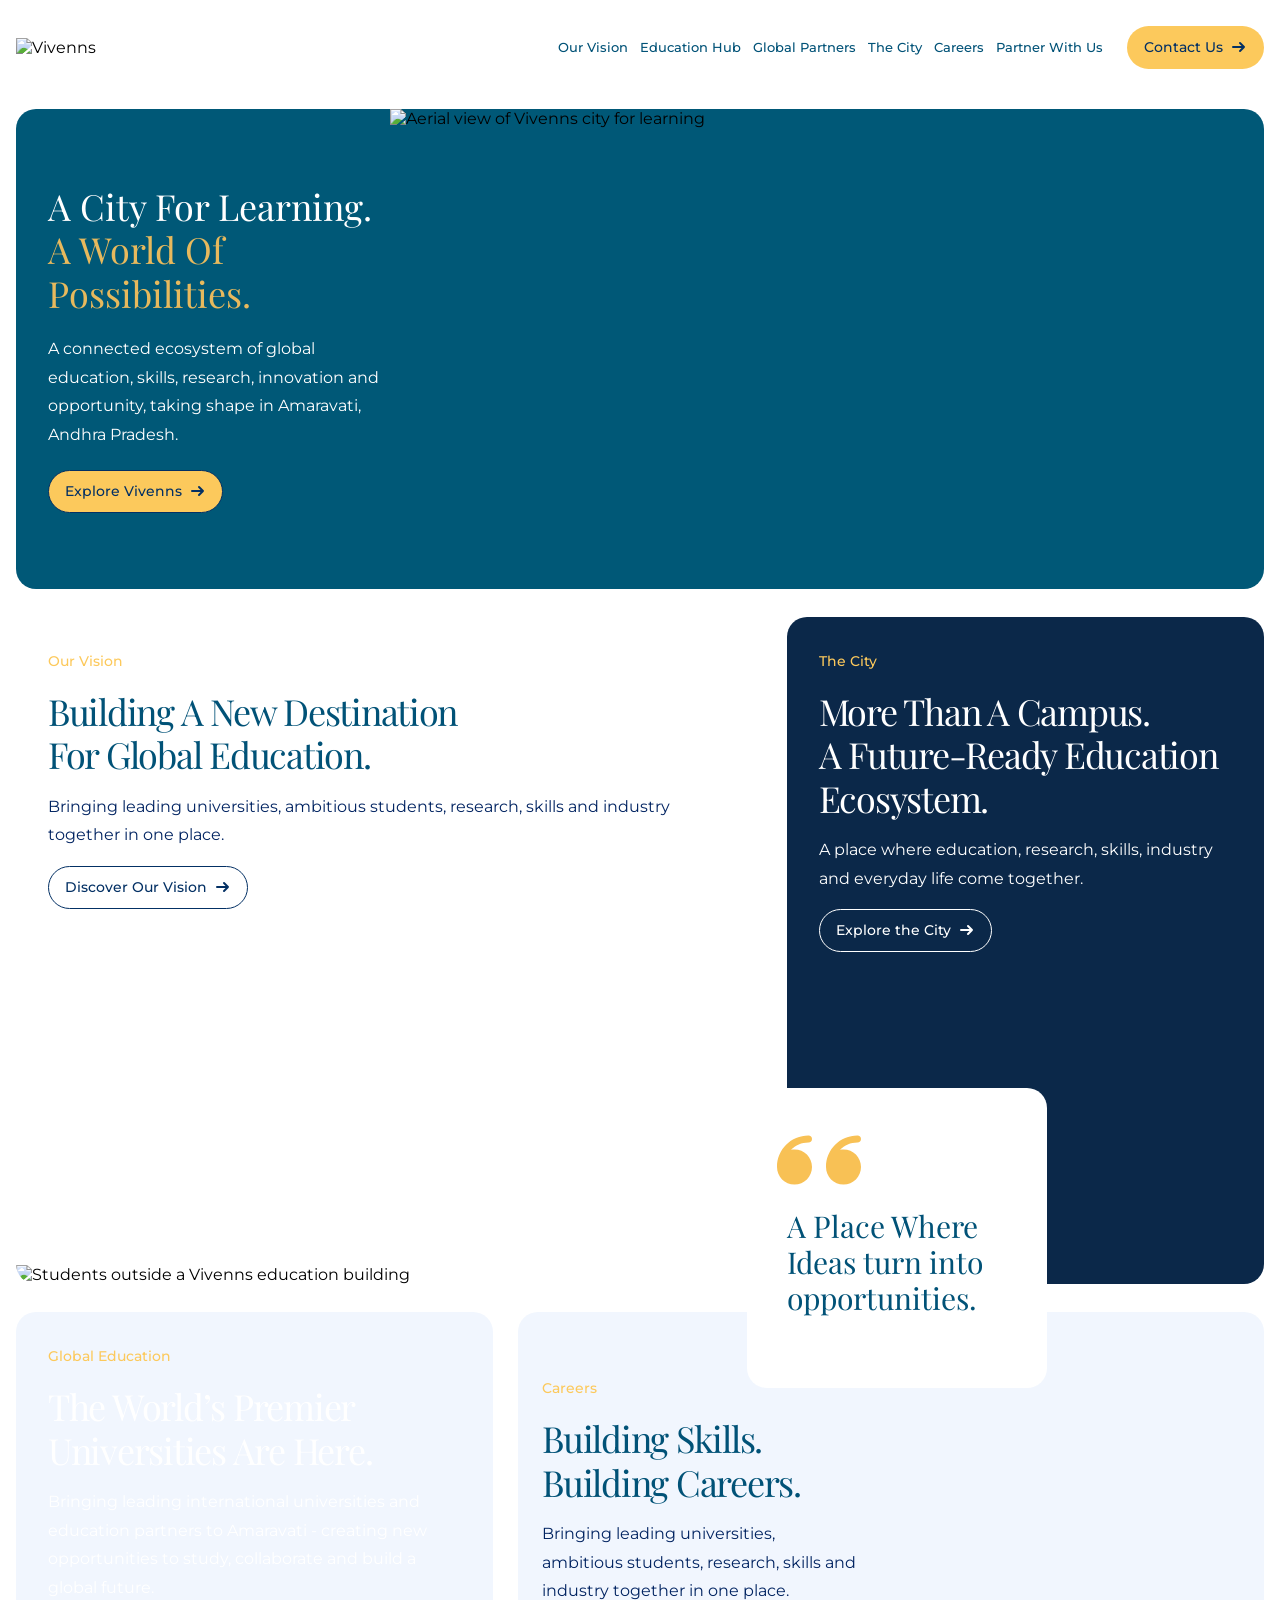
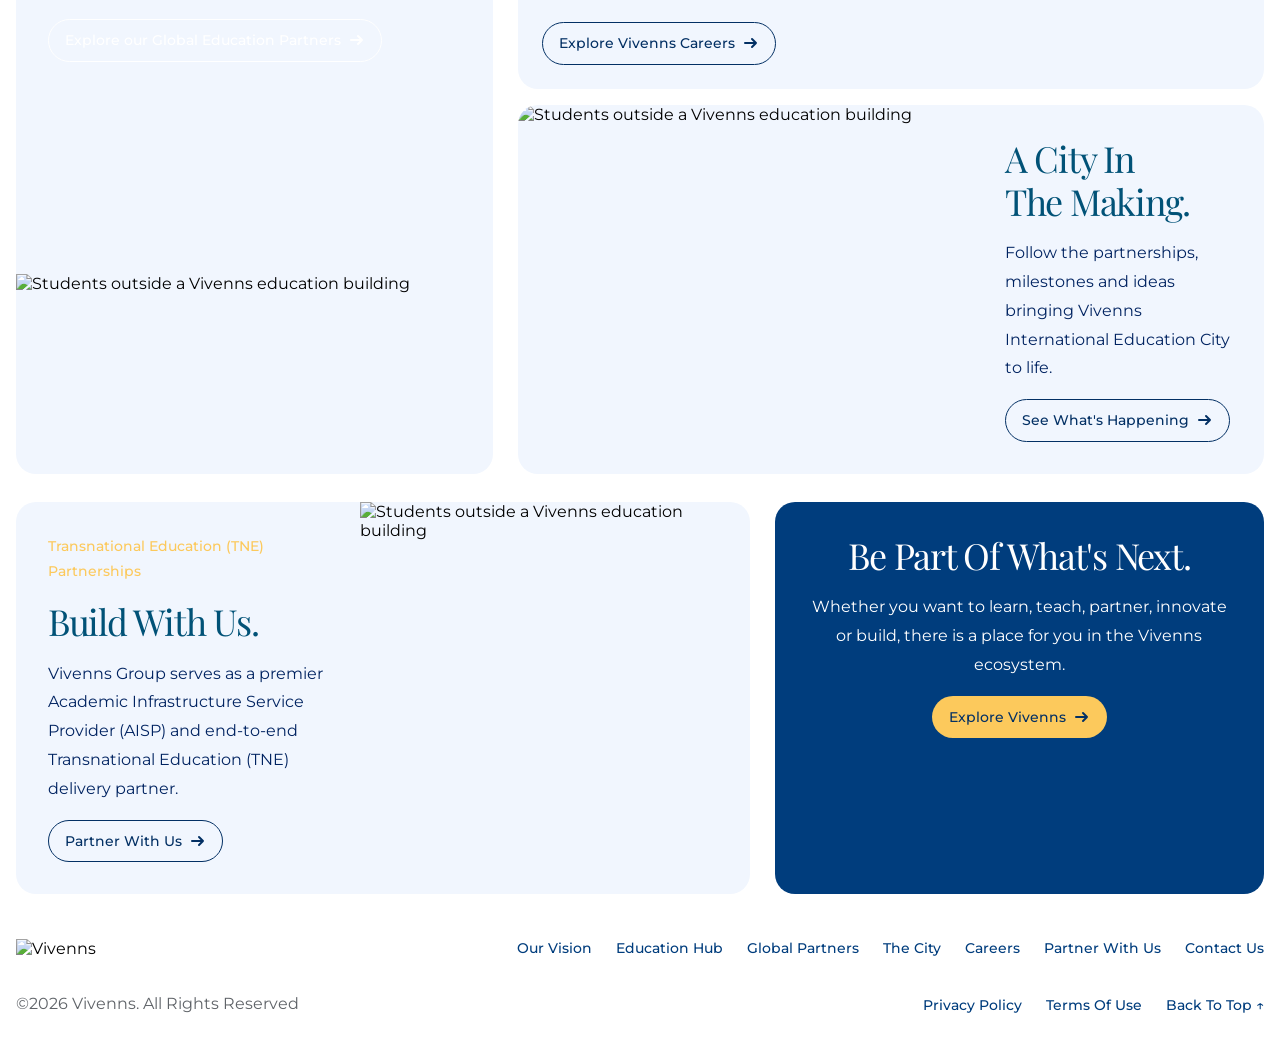
==== index.html @ 51b6702f "all pages and image updated" ====
<!DOCTYPE html>
<html lang="en">

<head>
    <meta charset="UTF-8">
    <meta name="viewport" content="width=device-width, initial-scale=1.0">
    <title>Vivenns</title>
    <link
        href="https://fonts.googleapis.com/css2?family=Montserrat:ital,wght@0,100..900;1,100..900&family=Playfair+Display:ital,wght@0,400..900;1,400..900&display=swap"
        rel="stylesheet">
    <link rel="icon" type="image/png" href="images/favicon.png">
    <link rel="stylesheet" href="https://unpkg.com/lenis@1.3.11/dist/lenis.css">
    <link rel="stylesheet" href="https://cdn.jsdelivr.net/npm/swiper@12/swiper-bundle.min.css">
    <link rel="stylesheet" href="src/output.css">

</head>

<body>
    <header id="siteHeader" class="site_header relative z-50 w-full bg-white py-3 transition-all duration-300 sm:py-4">

        <div class="container_wrapper">
            <div
                class="header_inner flex min-h-[52px] items-center justify-between gap-3 sm:min-h-[63px] sm:gap-5 xl:gap-6">

                <!-- Logo -->
                <a href="index.html" class="logo shrink-0" aria-label="Vivenns home">
                    <img src="images/vivennslogo.png" alt="Vivenns"
                        class="block h-auto w-[165px] max-w-[62vw] sm:w-[205px] xl:w-[211px]">
                </a>

                <!-- Desktop Navigation -->
                <nav class="hidden min-w-0 flex-1 xl:block" aria-label="Primary navigation">
                    <ul class="flex items-center justify-end gap-3 2xl:gap-5">
                        <li>
                            <a href="our-vision.html"
                                class="nav_link  whitespace-nowrap text-[13px] font-medium text-[#015277] transition-colors duration-200 hover:text-[#FCC95C] 2xl:text-sm">
                                Our Vision
                            </a>
                        </li>
                        <li>
                            <a href="education.html"
                                class="nav_link whitespace-nowrap text-[13px] font-medium text-[#015277] transition-colors duration-200 hover:text-[#FCC95C] 2xl:text-sm">
                                Education Hub
                            </a>
                        </li>
                        <li>
                            <a href="global-education-partners.html"
                                class="nav_link  whitespace-nowrap text-[13px] font-medium text-[#015277] transition-colors duration-200 hover:text-[#FCC95C] 2xl:text-sm">
                                Global Partners
                            </a>
                        </li>
                        <li>
                            <a href="the-city.html"
                                class="nav_link whitespace-nowrap text-[13px] font-medium text-[#015277] transition-colors duration-200 hover:text-[#FCC95C] 2xl:text-sm">
                                The City
                            </a>
                        </li>
                        <li>
                            <a href="careers.html"
                                class="nav_link whitespace-nowrap text-[13px] font-medium text-[#015277] transition-colors duration-200 hover:text-[#FCC95C] 2xl:text-sm">
                                Careers
                            </a>
                        </li>
                        <li>
                            <a href="partners-with-us.html"
                                class="nav_link whitespace-nowrap text-[13px] font-medium text-[#015277] transition-colors duration-200 hover:text-[#FCC95C] 2xl:text-sm">
                                Partner With Us
                            </a>
                        </li>


                    </ul>
                </nav>

                <!-- Desktop Contact Button -->
                <div class="hidden shrink-0 xl:block">
                    <a href="contact.html"
                        class="theme_button light_mode border-transparent! hover:border-[#FCC95C]! hover:text-[#FCC95C]!">
                        Contact Us
                        <svg class="fill-none stroke-current stroke-2" viewBox="0 0 16 16" aria-hidden="true">
                            <path d="M2 8h11M9 4l4 4-4 4" stroke-linecap="round" stroke-linejoin="round" />
                        </svg>
                    </a>
                </div>

                <!-- Mobile / Tablet Menu Button -->
                <button id="menuToggle" type="button"
                    class="menu_toggle inline-grid h-11 w-11 shrink-0 place-items-center rounded-full text-[#015277] transition-colors hover:bg-slate-50 focus:outline-none focus:ring-2 focus:ring-[#FCC95C] focus:ring-offset-2 xl:hidden"
                    aria-controls="mobileMenu" aria-expanded="false">
                    <span id="menuToggleText" class="sr-only">Open navigation menu</span>

                    <svg id="menuOpenIcon"
                        class="col-start-1 row-start-1 h-6 w-6 fill-none stroke-current stroke-[1.8] transition-all duration-200"
                        viewBox="0 0 24 24" stroke-linecap="round" aria-hidden="true">
                        <path d="M4 7h16M4 12h16M4 17h16" />
                    </svg>

                    <svg id="menuCloseIcon"
                        class="col-start-1 row-start-1 h-6 w-6 rotate-[-45deg] fill-none stroke-current stroke-[1.8] opacity-0 transition-all duration-200"
                        viewBox="0 0 24 24" stroke-linecap="round" aria-hidden="true">
                        <path d="m6 6 12 12M18 6 6 18" />
                    </svg>
                </button>
            </div>

            <!-- Mobile / Tablet Navigation -->
            <nav id="mobileMenu"
                class="mobile_menu hidden border-t border-slate-100 pb-5 pt-2 xl:hidden absolute z-10 bg-white w-full top-[100%]"
                aria-label="Mobile navigation">
                <ul class="m-0 list-none p-0">
                    <li class="border-b border-slate-100">
                        <a href="our-vision.html"
                            class="nav_link block py-3.5 text-base font-medium text-[#015277] transition-colors hover:text-[#FCC95C]">
                            Our Vision
                        </a>
                    </li>
                    <li class="border-b border-slate-100">
                        <a href="education.html"
                            class="nav_link block py-3.5 text-base font-medium text-[#015277] transition-colors hover:text-[#FCC95C]">
                            Education Hub
                        </a>
                    </li>
                    <li class="border-b border-slate-100">
                        <a href="global-education-partners.html"
                            class="nav_link block py-3.5 text-base font-medium text-[#015277] transition-colors hover:text-[#FCC95C]">
                            Global Partners
                        </a>
                    </li>
                    <li class="border-b border-slate-100">
                        <a href="the-city.html"
                            class="nav_link block py-3.5 text-base font-medium text-[#015277] transition-colors hover:text-[#FCC95C]">
                            The City
                        </a>
                    </li>
                    <li class="border-b border-slate-100">
                        <a href="careers.html"
                            class="nav_link block py-3.5 text-base font-medium text-[#015277] transition-colors hover:text-[#FCC95C]">
                            Careers
                        </a>
                    </li>
                    <li class="border-b border-slate-100">
                        <a href="partners-with-us.html"
                            class="nav_link block py-3.5 text-base font-medium text-[#015277] transition-colors hover:text-[#FCC95C]">
                            Partner With Us
                        </a>
                    </li>
                    

                </ul>

                <div class="flex items-center justify-center w-full max-w-[90%]">
                    <a href="contact.html"
                        class="theme_button light_mode border-transparent! hover:border-[#FCC95C]! hover:text-[#FCC95C]! mt-4 w-full max-w-[90%] mx-auto block">
                        Contact Us
                    </a>
                </div>
            </nav>
        </div>
    </header>


    <section class="py-3.5" aria-labelledby="city-learning-title">
        <div class="container_wrapper">
            <div
                class="relative  grid overflow-hidden rounded-[20px] bg-[#005877] lg:max-h-[480px] min-h-[480px] lg:grid-cols-[30%_70%] lg:items-center">
                <div class="space-y-4 md:space-y-5 p-6 md:p-8 md:pr-0!">
                    <h1 class="text-white">
                        A City For Learning.<br class="block">
                        <span class="text-[#E7B95D]">A World Of Possibilities.</span>
                    </h1>

                    <p class="text-white ">
                        A connected ecosystem of global education, skills, research,
                        innovation and opportunity, taking shape in Amaravati, Andhra Pradesh.
                    </p>

                    <a href="our-vision.html" class="theme_button light_mode">
                        Explore Vivenns
                        <svg class="fill-none stroke-current stroke-2" viewBox="0 0 16 16" aria-hidden="true">
                            <path d="M2 8h11M9 4l4 4-4 4" stroke-linecap="round" stroke-linejoin="round" />
                        </svg>
                    </a>
                </div>
                <div class="relative h-full">
                    <img src="images/n1.webp" alt="Aerial view of Vivenns city for learning"
                        class="h-full w-full object-cover hidden lg:block object-left" loading="lazy">
                    <img src="images/vv-hero-mo-b01.png" alt="Aerial view of Vivenns city for learning"
                        class="h-full w-full object-cover block lg:hidden object-center" loading="lazy">
                </div>
            </div>
        </div>
    </section>

    <section class="py-3.5" aria-label="Discover Vivenns">
        <div class="container_wrapper">
            <div class="grid gap-[25px] lg:grid-cols-[1fr_0.64fr]">
                <div class="relative min-h-125 z-0 rounded-[20px] overflow-hidden flex flex-col justify-between"
                    style="background-image: url(images/sky.webp);">
                    <div class="mb-4 space-y-3 sm:space-y-4 p-6 sm:p-8">
                        <p class="eyebrow_text">Our Vision</p>
                        <h2 class="secondary_heading">
                            Building A New Destination
                            <br>
                            For Global Education.
                        </h2>
                        <p class="text-[#002361]">
                            Bringing leading universities, ambitious students, research, skills and industry together in
                            one
                            place.
                        </p>
                        <a href="our-vision.html" class="theme_button">
                            Discover Our Vision
                            <svg class="fill-none stroke-current stroke-2" viewBox="0 0 16 16" aria-hidden="true">
                                <path d="M2 8h11M9 4l4 4-4 4" stroke-linecap="round" stroke-linejoin="round" />
                            </svg>
                        </a>
                    </div>
                    <div>
                        <img src="images/students-02.webp" alt="Students outside a Vivenns education building"
                            class="h-64 w-full object-cover h-full lg:rounded-b-2xl" loading="lazy">
                    </div>
                </div>

                <div class="relative grid min-h-125 md:min-h-160 grid-cols-1 rounded-[20px]  bg-[#0B2849] bg-center bg-cover"
                    style="background-image: url(images/n3.webp);">
                    <div class="relative space-y-3 sm:space-y-4  p-6 sm:p-8 ">
                        <p class="eyebrow_text">The City</p>
                        <h2 class="secondary_heading text-white!">
                            More Than A Campus.<br>
                            A Future-ready Education<br>
                            Ecosystem.
                        </h2>
                        <p class="text-white!">
                            A place where education, research, skills, industry and everyday life come together.
                        </p>
                        <a href="education.html"
                            class="theme_button border-white! text-white! hover:border-[#FCC95C]! hover:text-[#033064]!">
                            Explore the City
                            <svg class="h-3 w-3 fill-none stroke-current stroke-2" viewBox="0 0 16 16"
                                aria-hidden="true">
                                <path d="M2 8h11M9 4l4 4-4 4" stroke-linecap="round" stroke-linejoin="round" />
                            </svg>
                        </a>
                    </div>
                    <div class="quote_block">
                        <div class="icon relative -left-2 -top-2">
                            <svg xmlns="http://www.w3.org/2000/svg" xmlns:xlink="http://www.w3.org/1999/xlink"
                                fill="#F8C155" version="1.1" id="Icons" viewBox="0 0 32 32" xml:space="preserve">
                                <g>
                                    <path
                                        d="M23,9c-2.8,0-5,2.2-5,5s2.2,5,5,5c0.3,0,0.7,0,1-0.1c-1.3,1.3-3,2.1-5,2.1c-0.6,0-1,0.4-1,1s0.4,1,1,1c5,0,9-4,9-9   C28,11.2,25.8,9,23,9z" />
                                    <path
                                        d="M9,9c-2.8,0-5,2.2-5,5s2.2,5,5,5c0.3,0,0.7,0,1-0.1C8.7,20.2,7,21,5,21c-0.6,0-1,0.4-1,1s0.4,1,1,1c5,0,9-4,9-9   C14,11.2,11.8,9,9,9z" />
                                </g>
                            </svg>
                        </div>
                        <h3 class="text-2xl md:text-3xl -mt-4 text-[#015277] ml-4">A Place Where Ideas turn into
                            opportunities.</h3>
                    </div>
                    <!-- <img src="images/02-.png" alt="Students outside a Vivenns education building"
                        class="h-64 w-full object-cover object-center sm:h-full lg:mt-auto lg:h-[80%] lg:rounded-r-2xl"
                        loading="lazy"> -->
                </div>
            </div>
        </div>
    </section>

    <section class="py-3.5" aria-label="Discover Vivenns">
        <div class="container_wrapper">
            <div class="grid gap-[25px] lg:grid-cols-[0.64fr_1fr]">

                <!-- Global Education -->
                <div class="relative grid min-h-125 grid-cols-1 overflow-hidden rounded-[20px] bg-[#f1f6fe] bg-center bg-cover bg-no-repeat"
                    style="background-image: url(images/globe_banner.webp);">
                    <div class="relative space-y-3 sm:space-y-4  p-6 lg:p-8">
                        <p class="eyebrow_text">Global Education</p>
                        <h2 class="secondary_heading text-white!">
                            The World’s Premier <br>
                            Universities Are Here.
                        </h2>
                        <p class="text-white!">
                            Bringing leading international universities and education partners to Amaravati - creating
                            new opportunities to study, collaborate and build a global future.
                        </p>
                        <a href="global-education-partners.html"
                            class="theme_button border-white! text-white! hover:border-[#FCC95C]! hover:text-[#033064]!">
                            Explore our Global Education Partners
                            <svg class="h-3 w-3 fill-none stroke-current stroke-2" viewBox="0 0 16 16"
                                aria-hidden="true">
                                <path d="M2 8h11M9 4l4 4-4 4" stroke-linecap="round" stroke-linejoin="round" />
                            </svg>
                        </a>
                    </div>

                    <img src="images/globe.webp" alt="Students outside a Vivenns education building"
                        class="h-64 w-full object-cover object-center lg:h-full " loading="lazy">


                </div>

                <!-- Careers -->
                <div class="">
                    <div class="grid overflow-hidden relative rounded-[20px] pt-10 bg-[#f1f6fe] sm:grid-cols-[1fr_0.48fr] bg-cover bg-no-repeat bg-top"
                        style="background-image: url(images/n5.png);">
                        <div class="space-y-3 sm:space-y-4 max-w-[340px]  p-6 lg:pr-0">
                            <p class="eyebrow_text">Careers</p>
                            <h2 class="secondary_heading">
                                Building Skills. <br>
                                Building Careers.
                            </h2>
                            <p class="text-[#002361]">
                                Bringing leading universities, ambitious students, research, skills and industry
                                together in
                                one place.
                            </p>
                            <a href="careers.html" class="theme_button">
                                Explore Vivenns Careers
                                <svg class="h-3 w-3 fill-none stroke-current stroke-2" viewBox="0 0 16 16"
                                    aria-hidden="true">
                                    <path d="M2 8h11M9 4l4 4-4 4" stroke-linecap="round" stroke-linejoin="round" />
                                </svg>
                            </a>
                        </div>

                        <!-- <img src="images/05-.png" alt="Students outside a Vivenns education building"
                            class="w-full object-contain object-bottom  mt-auto lg:h-[75%] lg:rounded-r-2xl" loading="lazy"> -->
                    </div>
                    <div class="mt-4 overflow-hidden rounded-[20px] bg-[#f1f6fe] grid sm:grid-cols-[1fr_0.64fr]">
                        <img src="images/n10.webp" alt="Students outside a Vivenns education building"
                            class="w-full  mt-auto h-full lg:rounded-r-2xl hidden sm:block" loading="lazy">
                        <img src="images/k1.png" alt="Students outside a Vivenns education building"
                            class="w-full  mt-auto h-full lg:rounded-t-2xl block sm:hidden" loading="lazy">
                        <div class="space-y-3 sm:space-y-4 sm:ml-auto max-w-[300px]  p-6 md:p-8">
                            <h2 class="secondary_heading">
                                A City In <br>
                                The Making.
                            </h2>
                            <p class="text-[#002361]!">
                                Follow the partnerships, milestones and ideas bringing Vivenns International Education
                                City to life.
                            </p>
                            <a href="the-city.html" class="theme_button">
                                See What's Happening
                                <svg class="h-3 w-3 fill-none stroke-current stroke-2" viewBox="0 0 16 16"
                                    aria-hidden="true">
                                    <path d="M2 8h11M9 4l4 4-4 4" stroke-linecap="round" stroke-linejoin="round" />
                                </svg>
                            </a>
                        </div>
                    </div>
                </div>

            </div>
        </div>
    </section>

    <section class="py-3.5" aria-label="Discover Vivenns">
        <div class="container_wrapper">
            <div class="grid gap-[25px] min-h-80 lg:grid-cols-[0.90fr_0.60fr]">

                <!-- The City -->
                <!-- <div class="relative grid min-h-[254px] grid-cols-1 overflow-hidden rounded-[20px] bg-[#f1f6fe] bg-cover bg-center bg-no-repeat lg:grid-cols-2"
                    style="background-image: url(images/n4.png);">

                    <div class="relative z-10 space-y-3 sm:space-y-4  p-6 sm:p-8">
                        <p class="eyebrow_text">The City</p>
                        <h2 class="secondary_heading">
                            Global Learning <br>
                            Starts Today.
                        </h2>
                        <p class="text-[#5c5c5c]">
                            The Vivenns International Education Hub at Mangalagiri is where the journey begins.
                        </p>
                        <a href="the-city.html"
                            class="inline-flex items-center gap-1 text-xs md:text-sm font-semibold text-[#023161]! transition-colors hover:text-[#FCC95C]">
                            Explore the Mangalagiri Hub
                            <svg class="h-3 w-3 fill-none stroke-current stroke-2" viewBox="0 0 16 16"
                                aria-hidden="true">
                                <path d="M2 8h11M9 4l4 4-4 4" stroke-linecap="round" stroke-linejoin="round" />
                            </svg>
                        </a>
                    </div>

                    <div class="hidden lg:block lg:mt-auto lg:h-[80%] lg:w-full lg:rounded-r-2xl"></div>
                </div> -->
                <!-- Partnership -->
                <div class="rounded-[20px] grid lg:grid-cols-[0.75fr_0.85fr] overflow-hidden  bg-[#f1f6fe] bg-cover bg-center bg-no-repeat "
                    style="background-image: url(images/partner_banner.webp); ">

                    <div class=" space-y-3 sm:space-y-4  p-6 sm:p-8 ">
                        <p class="eyebrow_text">Transnational Education (TNE) Partnerships</p>
                        <h2 class="secondary_heading">
                            Build With Us.
                        </h2>
                        <p class="text-[#002361]">
                            Vivenns Group serves as a premier Academic Infrastructure Service Provider (AISP) and
                            end-to-end Transnational Education (TNE) delivery partner.
                        </p>
                        <a href="partners-with-us.html" class="theme_button">
                            Partner With Us
                            <svg class="fill-none stroke-current stroke-2" viewBox="0 0 16 16" aria-hidden="true">
                                <path d="M2 8h11M9 4l4 4-4 4" stroke-linecap="round" stroke-linejoin="round" />
                            </svg>
                        </a>
                    </div>
                    <img src="images/partner_image.webp" alt="Students outside a Vivenns education building"
                        class=" lg:mt-auto lg:h-full " loading="lazy">
                </div>
                <!-- Our Vision -->
                <div class="min-h-[254px]  rounded-[20px] bg-[#003D7D] bg-center bg-cover bg-no-repeat p-6 sm:p-8"
                    style="background-image: url(images/09-.png);">

                    <div class="max-w-full sm:text-center mx-auto space-y-3 sm:space-y-4 relative z-10">
                        <h2 class="secondary_heading text-white!">
                            Be Part Of What's Next.
                        </h2>
                        <p class="text-white">
                            Whether you want to learn, teach, partner, innovate or build, there is a place for you in
                            the Vivenns ecosystem.
                        </p>

                        <div
                            class="flex flex-col justify-center  items-start gap-3 sm:flex-row sm:items-center sm:gap-4">
                            <a href="our-vision.html"
                                class="theme_button light_mode border-transparent! hover:border-[#FCC95C]! hover:text-[#FCC95C]!">
                                Explore Vivenns
                                <svg class="fill-none stroke-current stroke-2" viewBox="0 0 16 16" aria-hidden="true">
                                    <path d="M2 8h11M9 4l4 4-4 4" stroke-linecap="round" stroke-linejoin="round" />
                                </svg>
                            </a>
                            <!-- <a href="our-vision.html" class="theme_button light_line ">
                                Partner with us
                                <svg class="h-3 w-3 fill-none stroke-current stroke-2" viewBox="0 0 16 16"
                                    aria-hidden="true">
                                    <path d="M2 8h11M9 4l4 4-4 4" stroke-linecap="round" stroke-linejoin="round"></path>
                                </svg>
                            </a> -->
                        </div>
                    </div>
                </div>


            </div>
        </div>
    </section>

    <section class="py-3.5 hidden" aria-label="Discover Vivenns">
        <div class="container_wrapper">
            <div class="grid gap-[25px] lg:grid-cols-[0.64fr_0.60fr]">

                <!-- The Journey -->
                <div class="relative min-h-[254px] overflow-hidden rounded-[20px] bg-[#f1f6fe] bg-no-repeat bg-center bg-cover"
                    style="background-image: url(images/08-.png);">

                    <div
                        class="relative  z-10 max-w-full space-y-3 sm:space-y-4  p-6 sm:max-w-[40%] sm:p-8 lg:max-w-[50%] ml-auto">
                        <p class="eyebrow_text">The Journey</p>
                        <h2 class="secondary_heading">
                            A City In <br>
                            The Making.
                        </h2>
                        <p class="text-[#5c5c5c]">
                            Follow the partnerships, milestones and ideas bringing Vivenns International Education City
                            to life.
                        </p>
                        <a href="the-city.html" class="theme_button">
                            See What's Happening
                            <svg class="fill-none stroke-current stroke-2" viewBox="0 0 16 16" aria-hidden="true">
                                <path d="M2 8h11M9 4l4 4-4 4" stroke-linecap="round" stroke-linejoin="round" />
                            </svg>
                        </a>
                    </div>
                </div>



            </div>
        </div>
    </section>

    <footer class="py-3.5">
        <div class="container_wrapper">
            <div class="">
                <!-- Main footer row -->
                <div class="flex flex-col gap-5 py-4 lg:flex-row lg:items-center lg:justify-between lg:gap-8">
                    <a href="index.html" class="shrink-0" aria-label="Vivenns home">
                        <img src="images/vivennslogo.png" alt="Vivenns" class="block h-auto w-[150px] sm:w-[180px]">
                    </a>

                    <nav aria-label="Footer navigation">
                        <ul class="flex flex-col items-start gap-3 p-0 text-sm font-medium text-[#003D7D]!
                               sm:flex-row sm:flex-wrap sm:items-center sm:gap-x-6 sm:gap-y-3">
                            <li class="list-none">
                                <a href="our-vision.html"
                                    class="transition-colors text-sm hover:text-[#ad7d17] focus:outline-none focus-visible:text-[#ad7d17]">
                                    Our Vision
                                </a>
                            </li>
                            <li class="list-none">
                                <a href="education.html"
                                    class="transition-colors  text-sm hover:text-[#ad7d17] focus:outline-none focus-visible:text-[#ad7d17]">
                                    Education Hub
                                </a>
                            </li>
                            <li class="list-none">
                                <a href="global-education-partners.html"
                                    class="transition-colors  text-sm hover:text-[#ad7d17] focus:outline-none focus-visible:text-[#ad7d17]">
                                    Global Partners
                                </a>
                            </li>
                            <li class="list-none">
                                <a href="global-education-partners.html"
                                    class="transition-colors  text-sm hover:text-[#ad7d17] focus:outline-none focus-visible:text-[#ad7d17]">
                                    The City
                                </a>
                            </li>
                            <li class="list-none">
                                <a href="careers.html"
                                    class="transition-colors  text-sm hover:text-[#ad7d17] focus:outline-none focus-visible:text-[#ad7d17]">
                                    Careers
                                </a>
                            </li>
                            <li class="list-none">
                                <a href="partners-with-us.html"
                                    class="transition-colors text-sm hover:text-[#ad7d17] focus:outline-none focus-visible:text-[#ad7d17]">
                                    Partner With Us
                                </a>
                            </li>
                            <li class="list-none">
                                <a href="contact.html"
                                    class="transition-colors text-sm hover:text-[#ad7d17] focus:outline-none focus-visible:text-[#ad7d17]">
                                    Contact Us
                                </a>
                            </li>
                        </ul>
                    </nav>
                </div>

                <!-- <div class="my-4 h-px bg-[#dce7f5]"></div> -->

                <!-- Legal footer row -->
                <div class="flex flex-col gap-4 py-4 text-sm leading-normal text-[#5f6368]
                        lg:flex-row lg:items-center lg:justify-between lg:leading-none">
                    <p class="m-0">©2026 Vivenns. All Rights Reserved</p>

                    <nav aria-label="Legal navigation">
                        <ul class="flex flex-row items-start gap-3 p-0 font-medium text-[#003D7D]!
                               sm:flex-row sm:flex-wrap sm:items-center sm:gap-x-6 sm:gap-y-3">
                            <li class="list-none">
                                <a href="privacy-policy.html"
                                    class="transition-colors text-xs md:text-sm hover:text-[#ad7d17] focus:outline-none focus-visible:text-[#ad7d17]">
                                    Privacy Policy
                                </a>
                            </li>
                            <li class="list-none">
                                <a href="terms-of-use.html"
                                    class="transition-colors text-xs md:text-sm hover:text-[#ad7d17] focus:outline-none focus-visible:text-[#ad7d17]">
                                    Terms Of Use
                                </a>
                            </li>
                            <li class="list-none">
                                <a href="#siteHeader"
                                    class="transition-colors text-xs md:text-sm hover:text-[#ad7d17] focus:outline-none focus-visible:text-[#ad7d17]">
                                    Back To Top ↑
                                </a>
                            </li>
                        </ul>
                    </nav>
                </div>
            </div>
        </div>
    </footer>

    <script>
        const menuToggle = document.getElementById("menuToggle");
        const mobileMenu = document.getElementById("mobileMenu");
        const menuOpenIcon = document.getElementById("menuOpenIcon");
        const menuCloseIcon = document.getElementById("menuCloseIcon");
        const menuToggleText = document.getElementById("menuToggleText");

        function setMobileMenu(open) {
            mobileMenu.classList.toggle("hidden", !open);
            menuToggle.setAttribute("aria-expanded", String(open));
            menuToggleText.textContent = open
                ? "Close navigation menu"
                : "Open navigation menu";

            menuOpenIcon.classList.toggle("opacity-0", open);
            menuCloseIcon.classList.toggle("opacity-0", !open);
            menuCloseIcon.classList.toggle("rotate-0", open);
            menuCloseIcon.classList.toggle("rotate-[-45deg]", !open);
        }

        menuToggle.addEventListener("click", () => {
            const isOpen = menuToggle.getAttribute("aria-expanded") === "true";
            setMobileMenu(!isOpen);
        });

        document.addEventListener("keydown", (event) => {
            if (event.key === "Escape") {
                setMobileMenu(false);
            }
        });

        window.addEventListener("resize", () => {
            if (window.innerWidth >= 1280) {
                setMobileMenu(false);
            }
        });
    </script>

</body>

</html>
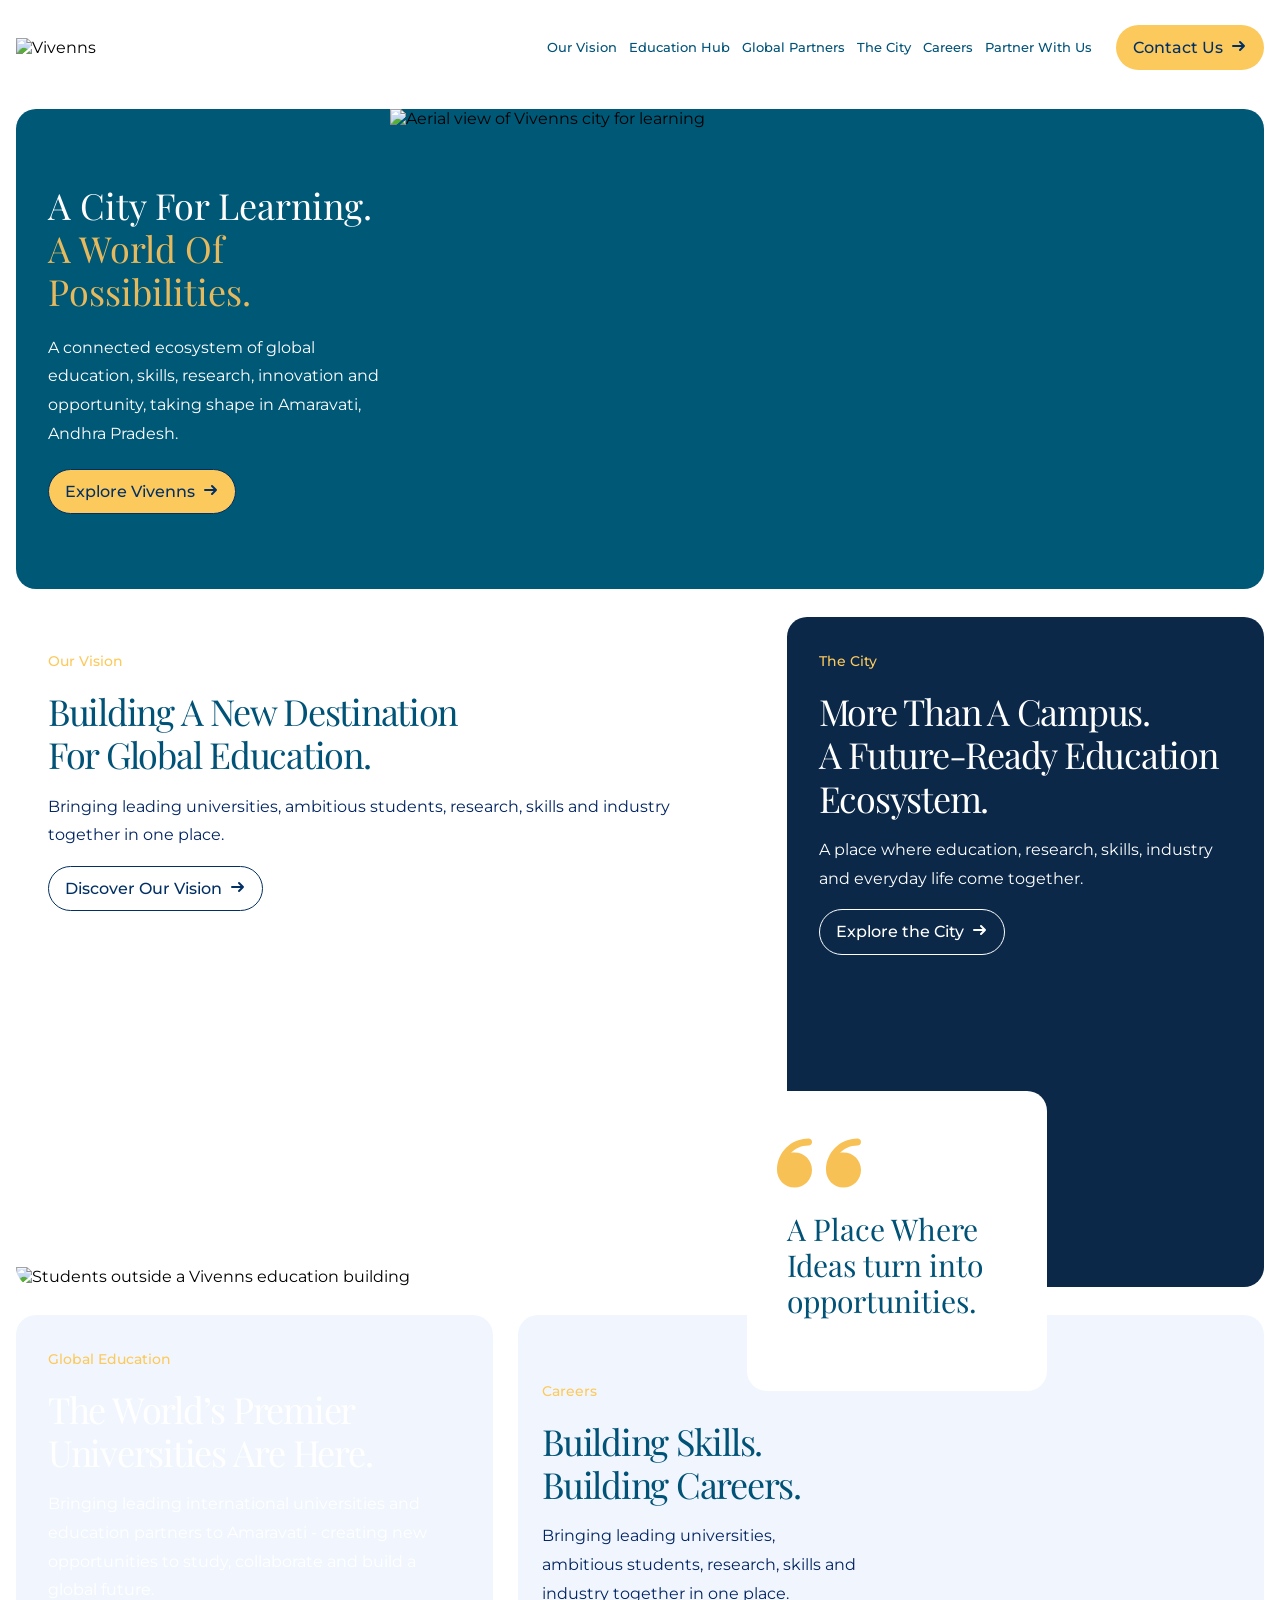
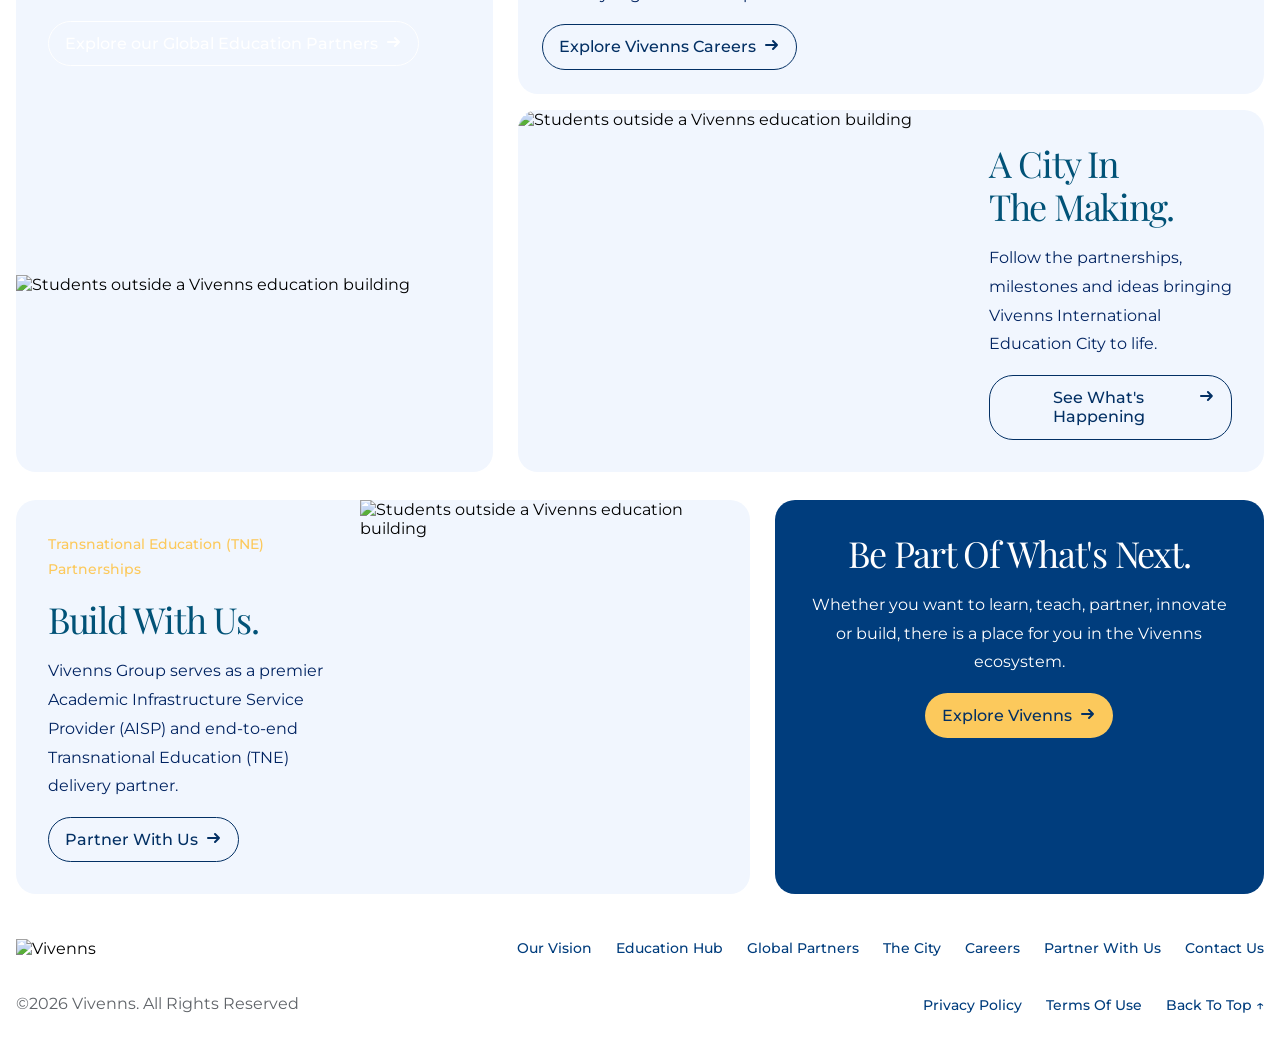
==== commit 4dfef3ed: "all changes done till 23 OCT" ====
--- a/index.html
+++ b/index.html
@@ -325,12 +325,12 @@
                         <!-- <img src="images/05-.png" alt="Students outside a Vivenns education building"
                             class="w-full object-contain object-bottom  mt-auto lg:h-[75%] lg:rounded-r-2xl" loading="lazy"> -->
                     </div>
-                    <div class="mt-4 overflow-hidden rounded-[20px] bg-[#f1f6fe] grid sm:grid-cols-[1fr_0.64fr]">
+                    <div class="mt-4 overflow-hidden rounded-[20px] bg-[#f1f6fe] grid sm:grid-cols-[1fr_0.70fr]">
                         <img src="images/n10.webp" alt="Students outside a Vivenns education building"
                             class="w-full  mt-auto h-full lg:rounded-r-2xl hidden sm:block" loading="lazy">
                         <img src="images/k1.png" alt="Students outside a Vivenns education building"
                             class="w-full  mt-auto h-full lg:rounded-t-2xl block sm:hidden" loading="lazy">
-                        <div class="space-y-3 sm:space-y-4 sm:ml-auto max-w-[300px]  p-6 md:p-8">
+                        <div class="space-y-3 sm:space-y-4 sm:ml-auto p-6 md:p-8">
                             <h2 class="secondary_heading">
                                 A City In <br>
                                 The Making.
@@ -509,7 +509,7 @@
                                 </a>
                             </li>
                             <li class="list-none">
-                                <a href="global-education-partners.html"
+                                <a href="the-city.html"
                                     class="transition-colors  text-sm hover:text-[#ad7d17] focus:outline-none focus-visible:text-[#ad7d17]">
                                     The City
                                 </a>
